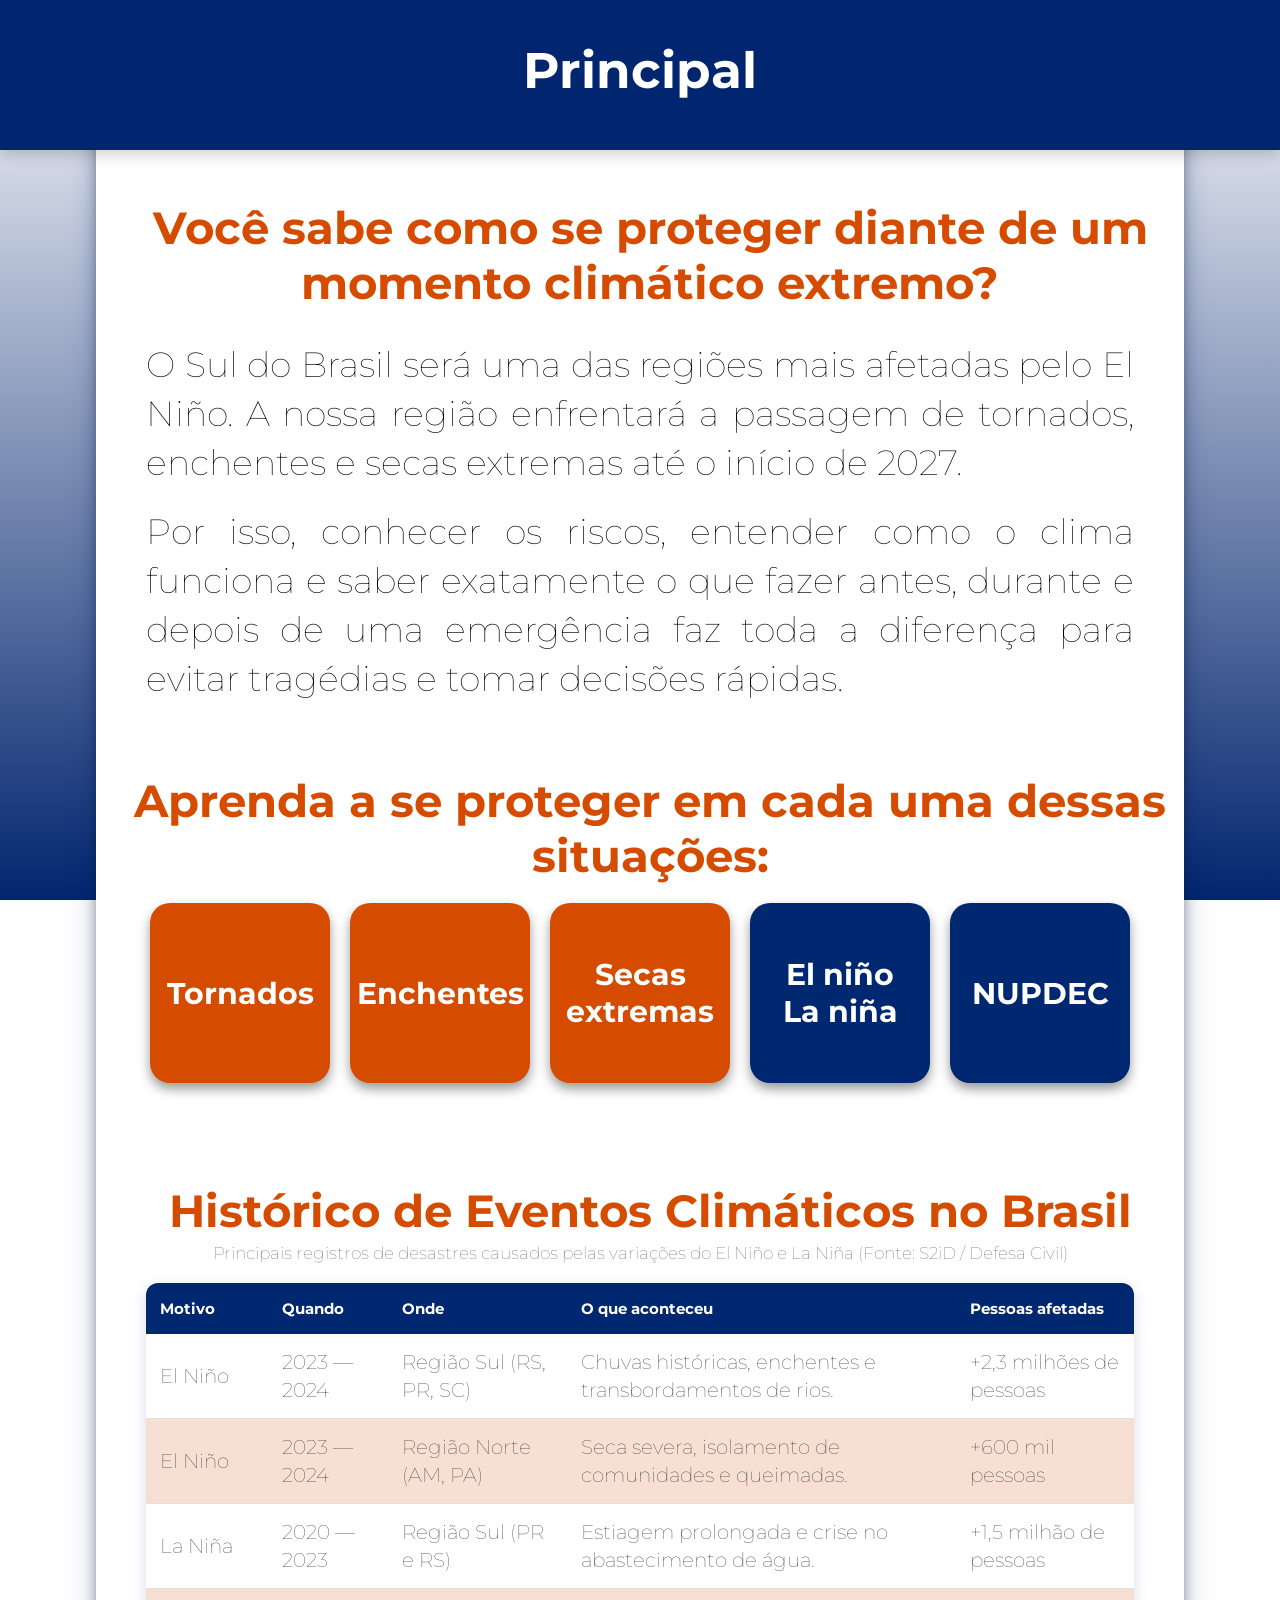
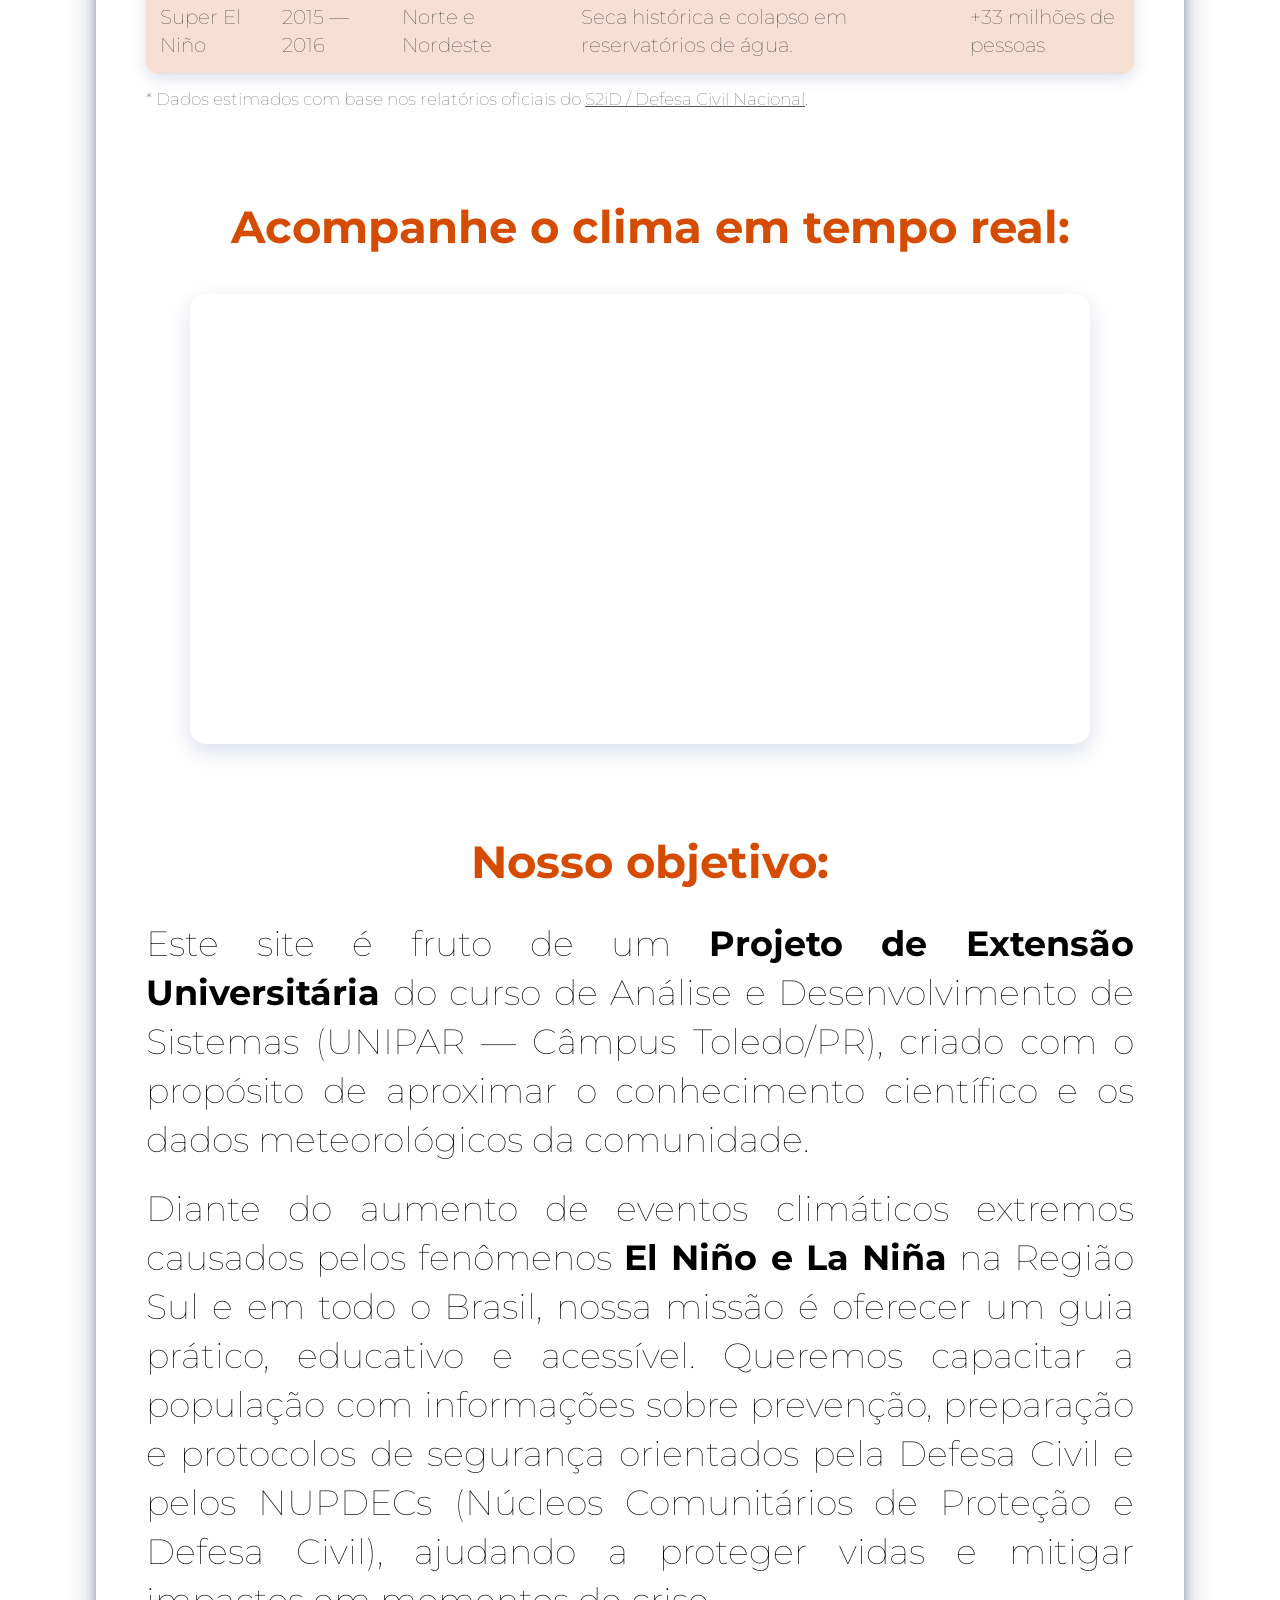
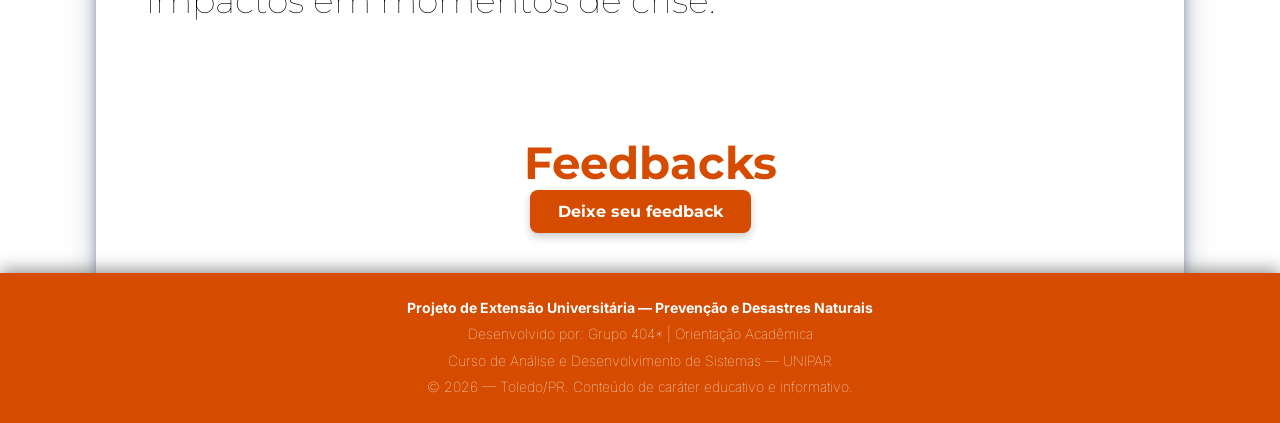
==== index.html @ e0fdf55a "Versão inicial do site Versão inicial do site" ====
<!DOCTYPE html>
<html lang="pt-br">

<head>
    <meta charset="UTF-8">
    <meta name="viewport" content="width=device-width, initial-scale=1.0">
    <title>Principal</title>
    <link rel="stylesheet" href="estilo.css">
    <link rel="icon" type="image/x-icon" href="imagens/nuvem.png">
</head>

<body>

    <header>
        <h1><a href="/index.html" class="nome">Principal</a></h1>
    </header>

    <main>
        <h1>Você sabe como se proteger diante de um momento climático extremo?</h1>

        <div class="bloco-texto">
            <p>
                O Sul do Brasil será uma das regiões mais afetadas pelo El Niño.
                A nossa região enfrentará a passagem de tornados, enchentes e secas
                extremas até o início de 2027.</p>

            <p>Por isso, conhecer os riscos, entender como o clima funciona e
                saber exatamente o que fazer antes, durante e depois de uma emergência
                faz toda a diferença para evitar tragédias e tomar decisões rápidas.</p>
        </div>

        <h2>Aprenda a se proteger em cada uma dessas situações:</h2>

        <div class="botoes-em-geral">
            <a href="tornado/index.html" class="botao cinza">Tornados</a>
            <a href="enchentes/index.html" class="botao cinza">Enchentes</a>
            <a href="secas/index.html" class="botao cinza">Secas<br>extremas</a>
            <a href="elnino/index.html" class="botao azul">El niño<br>La niña</a>
            <a href="nupdec/index.html" class="botao azul">NUPDEC</a>
        </div>


        <section class="secao-historico">
            <h2>Histórico de Eventos Climáticos no Brasil</h2>
            <p class="subtitulo-secao">Principais registros de desastres causados pelas variações do El Niño e La Niña
                (Fonte: S2iD / Defesa Civil)</p>

            <div class="tabela-responsive">
                <table>
                    <thead>
                        <tr>
                            <th>Motivo</th>
                            <th>Quando</th>
                            <th>Onde</th>
                            <th>O que aconteceu</th>
                            <th>Pessoas afetadas</th>
                        </tr>
                    </thead>
                    <tbody>
                        <tr>
                            <td><span class="tag-elnino">El Niño</span></td>
                            <td>2023 — 2024</td>
                            <td>Região Sul (RS, PR, SC)</td>
                            <td>Chuvas históricas, enchentes e transbordamentos de rios.</td>
                            <td>+2,3 milhões de pessoas</td>
                        </tr>
                        <tr>
                            <td><span class="tag-elnino">El Niño</span></td>
                            <td>2023 — 2024</td>
                            <td>Região Norte (AM, PA)</td>
                            <td>Seca severa, isolamento de comunidades e queimadas.</td>
                            <td>+600 mil pessoas</td>
                        </tr>
                        <tr>
                            <td><span class="tag-lanina">La Niña</span></td>
                            <td>2020 — 2023</td>
                            <td>Região Sul (PR e RS)</td>
                            <td>Estiagem prolongada e crise no abastecimento de água.</td>
                            <td>+1,5 milhão de pessoas</td>
                        </tr>
                        <tr>
                            <td><span class="tag-elnino">Super El Niño</span></td>
                            <td>2015 — 2016</td>
                            <td>Norte e Nordeste</td>
                            <td>Seca histórica e colapso em reservatórios de água.</td>
                            <td>+33 milhões de pessoas</td>
                        </tr>
                    </tbody>
                </table>
            </div>
            <p class="nota-rodape-tabela">
                * Dados estimados com base nos relatórios oficiais do
                <a href="https://s2id.mi.gov.br/" target="_blank" rel="noopener noreferrer">S2iD / Defesa Civil
                    Nacional</a>.
            </p>
        </section>

        <h2>Acompanhe o clima em tempo real:</h2>
        <section class="secao-windy">
            <div class="mapa-container">
                <iframe
                    src="https://embed.windy.com/embed.html?type=map&location=coordinates&metricRain=mm&metricTemp=%C2%B0C&metricWind=km%2Fh&zoom=5&overlay=radar&product=radar&level=surface&lat=-24.72&lon=-53.74"
                    title="Mapa de Clima em Tempo Real - Windy" frameborder="0">
                </iframe>
            </div>
        </section>


        <section class="secao-objetivo">
            <h2>Nosso objetivo:</h2>
            <div class="bloco-texto">
                <p>
                    Este site é fruto de um <strong>Projeto de Extensão Universitária</strong> do curso de Análise e
                    Desenvolvimento de Sistemas (UNIPAR — Câmpus Toledo/PR), criado com o propósito de aproximar o
                    conhecimento científico e os dados meteorológicos da comunidade.
                </p>
                <p>
                    Diante do aumento de eventos climáticos extremos causados pelos fenômenos <strong>El Niño e La
                        Niña</strong> na Região Sul e em todo o Brasil, nossa missão é oferecer um guia prático,
                    educativo e acessível. Queremos capacitar a população com informações sobre prevenção, preparação e
                    protocolos de segurança orientados pela Defesa Civil e pelos NUPDECs (Núcleos Comunitários de
                    Proteção e Defesa Civil), ajudando a proteger vidas e mitigar impactos em momentos de crise.
                </p>
            </div>
        </section>

        <section class="secao-feedbacks">
            <h2>Feedbacks</h2>
            <button type="button" class="btn-enviar" onclick="abrirFormulario()">Deixe seu feedback</button>
        </section>

        <!-- Formspree e Estrutura Multi-passos -->
        <form id="meuFormulario" action="https://formspree.io/f/mrpgknnd" method="POST">

            <div id="passo-1" class="modal-background">
                <div class="modal-conteudo">
                    <span class="botao-fechar" onclick="fecharFormulario()">&times;</span>

                    <h2>Deixe sua opinião</h2>

                    <p class="modal-pergunta">As informações do site foram úteis para você?</p>

                    <div class="opcoes">

                        <label class="selecao-bola">
                            <input class="bola" type="radio" name="Conteudo_Foi_Util" value="Sim" required>Sim
                        </label>

                        <label class="selecao-bola">
                            <input class="bola" type="radio" name="Conteudo_Foi_Util" value="Não" required>Não
                        </label>

                    </div>

                    <div class="campo-grupo">
                        <label class="modal-pergunta">Qual é a sua principal sugestão para melhorar o nosso site?</label>

                        <input type="text" name="sugestao" class="input-linha" placeholder="Escreva o que está pensando...">
                    </div>

                    <button type="submit" class="btn-continuar" onclick="enviarFinal()">Continuar</button>
                </div>
            </div>
        </form>
    </main>

    <footer>
        <div class="rodape-conteudo">
            <p><strong>Projeto de Extensão Universitária — Prevenção e Desastres Naturais</strong></p>
            <p>Desenvolvido por: Grupo 404* | Orientação Acadêmica</p>
            <p>Curso de Análise e Desenvolvimento de Sistemas — UNIPAR</p>
            <p>&copy; 2026 — Toledo/PR. Conteúdo de caráter educativo e informativo.</p>
        </div>
    </footer>
    <script src="script.js"></script>
</body>

</html>
---- estilo.css ----
@import url('https://fonts.googleapis.com/css2?family=Inter:wght@400;500;600&family=Montserrat:wght@600;700;800&display=swap');

* {
    margin: 0;
    padding: 0;
    box-sizing: border-box;
}

body {
    font-family: 'Inter', sans-serif;
    font-weight: 100;
    font-style: normal;
    color: #FFFFFF;
    display: flex;
    height: 100%;
    flex-direction: column;
    min-height: 100vh;
    background: linear-gradient(to bottom, #ffffff 0%, #02256F 100%);
    background-attachment: fixed;
}

header {
    background-color: #02256F;
    height: 150px;
    width: 100%;
    position: fixed;
    text-align: center;
    z-index: 10;
    box-shadow: 0 4px 15px rgba(0, 0, 0, 0.2);
    z-index: 10;
}

header h1 {
    font-family: 'Montserrat', sans-serif;
    font-size: 50px;
    height: 70px;
    text-align: center;
    color: white;
    margin-top: 40px;
}

header a {
    text-decoration: none;
    color: #FFFFFF;
}

main {
    padding-top: 150px;
    flex: 1;
    background-color: #ffffff;
    width: 85%;
    max-width: 2100px;
    margin: 0 auto;
    box-shadow: 0 0 20px rgba(0, 0, 0, 0.05);
    display: flex;
    flex-direction: column;
    box-shadow:
        0 10px 30px -5px rgba(2, 37, 111, 0.4),
        0 4px 12px -2px rgba(0, 0, 0, 0.4);
}

main h1,
main h2 {
    font-family: 'Montserrat', sans-serif;
    font-size: 45px;
    margin-top: 50px;
    margin-left: 20px;
    color: #D54C00;
    text-align: center;
}
/* textos-----------------------------------*/
.bloco-texto {
    color: black;
    text-align: justify;
    font-size: 35px;
    line-height: 1.4;
    margin-left: 50px;
    margin-right: 50px;
    margin-top: 30px;
}

.bloco-texto p {
    font-family: 'Montserrat', sans-serif;
    margin-bottom: 20px;
}

.bloco-texto ul,
.bloco-texto ol {
    font-family: 'Montserrat', sans-serif;
    padding-left: 40px;
    margin-bottom: 20px;
}

.bloco-texto li {
    margin-bottom: 10px;
}

/* Botões ---------------------------------------------------------------*/
.botoes-em-geral {
    display: flex;
    flex-direction: row;
    justify-content: center;
    align-items: center;
    font-family: sans-serif;
    gap: 20px;
    margin-top: 20px;
    margin-bottom: 10px;
    flex-wrap: wrap;
}

.botoes-paginas-internas {
    display: flex;
    flex-direction: row;
    align-items: center;
    font-family: sans-serif;
    gap: 20px;
    margin-bottom: 40px;
    justify-content: center;
    margin: 0 auto 40px auto;
    width: 100%;
}

.botao {
    font-family: 'Montserrat', sans-serif;
    width: 180px;
    height: 180px;
    border: none;
    border-radius: 20px;
    font-size: 30px;
    font-weight: bold;
    cursor: pointer;
    box-shadow: 0 6px 12px rgba(0, 0, 0, 0.4);
    transition: transform 0.2s ease-in-out;
    display: flex;
    align-items: center;
    justify-content: center;
    text-align: center;
    text-decoration: none;
    transition: all 0.3s cubic-bezier(0.25, 0.8, 0.25, 1);
}

.botao.cinza {
    background-color: #D54C00;
    color: white;
}

.botao.azul {
    background-color: #002870;
    color: #ffffff;
}

.botao:hover,
.btn-enviar:hover {
    transform: translateY(-4px);
    box-shadow:
        0 12px 20px -5px rgba(2, 37, 111, 0.25),
        0 6px 8px -4px rgba(0, 0, 0, 0.1);
}

/* Seção de Fontes e Referências -------------------------------------*/
.secao-fontes {
    color: #D54C00;
    padding: 20px 35px;
    font-size: 20px;
}

.secao-fontes ul {
    list-style-type: none;
    padding-left: 0;
}

.secao-fontes li {
    margin-bottom: 10px;
    color: #000;
}

.secao-fontes a {
    color: #02256F;
    text-decoration: underline;
}

.secao-fontes h3 {
    font-size: 25px;
    padding-bottom: 10px;
}

/*---------------------------------------------------------*/
.secao-video {
    margin: 40px 0;
    text-align: center;
}

.video-container {
    position: relative;
    width: 100%;
    max-width: 800px;
    margin: 25px auto;
    aspect-ratio: 16 / 9;
    border-radius: 12px;
    overflow: hidden;
    box-shadow: 0 10px 25px rgba(2, 37, 111, 0.2);
}

/* O iframe preenche todo o container */
.video-container iframe {
    width: 100%;
    height: 100%;
    border: none;
}

/* Imagens ----------------------------------------------*/

.imagem-conteudo {
   text-align: center;
    margin: 30px auto;
    width: 100%;
}

.imagem-conteudo img {
    max-width: 100%;
    height: auto;
    border-radius: 12px;
    box-shadow: 0 4px 12px rgba(0, 0, 0, 0.15);
    display: block;
    margin: 0 auto;
}

.imagem-conteudo figcaption {
    font-size: 16px;
    color: #555;
    margin-top: 10px;
    font-family: sans-serif;
}

/* Site Windy - Clima em tempo real ----------------------------------------------------------*/

.secao-windy {
    margin: 40px 0;
    text-align: center;
}

/* Container responsivo do mapa */
.mapa-container {
    width: 100%;
    max-width: 900px;
    height: 450px;
    margin: 0 auto;
    border-radius: 16px;
    overflow: hidden;
    box-shadow: 0 8px 20px rgba(2, 37, 111, 0.15);
}

.mapa-container iframe {
    width: 100%;
    height: 100%;
    border: none;
}

/*Tabela-------------------------------------------------------------------------*/
.secao-historico {
    margin: 40px 50px;
    color: #02256F;
    font-family: 'Montserrat', sans-serif;
}

.secao-historico h2 {
    margin-bottom: 5px; 
}

.subtitulo-secao {
    font-size: 17px;
    font-family: 'Montserrat', sans-serif;
    padding-bottom: 15px;
    color: #555555;
    text-align: center;
    margin-bottom: 5px; 
}

.tabela-responsive {
    width: 100%;
    overflow-x: auto;
    -webkit-overflow-scrolling: touch;
    border-radius: 12px;
    box-shadow: 0 4px 15px rgba(2, 37, 111, 0.15);
    margin-bottom: 15px;
    background-color: #ffffff;
}

table {
    width: 100%;
    border-collapse: collapse;
    text-align: left;
    font-size: 20px;
    padding-bottom: 15px;
}

th {
    background-color: #002870; /* Azul principal do seu site */
    color: #ffffff;
    padding: 16px 14px;
    font-family: 'Montserrat', sans-serif;
    font-size: 15px;
    font-weight: 700;
    text-align: left;
}

td {
    padding: 14px;
    border-bottom: 1px solid #e0e0e0;
    color: #333333;
    line-height: 1.4;
}

tbody tr:nth-child(even) {
    background-color: #F7E0D3;
}

.nota-rodape-tabela a {
    text-decoration: underline;
    color: #555555;
}

.nota-rodape-tabela {
    color: #555555;
    font-size: 17px;
}

.nota-rodape-tabela a:hover {
    color: #D54C00;
}
/*Parte feedback-----------------------------------------------------------------*/
/* O fundo escuro que cobre o site todo */
.modal-background {
    display: none; /* ESSENCIAL: Começa escondido */
    position: fixed;
    z-index: 9999; /* Fica na frente de tudo */
    left: 0;
    top: 0;
    width: 100%;
    height: 100%;
    background-color: rgba(0,0,0,0.7); /* Fundo preto semi-transparente */
    align-items: center;
    justify-content: center;
}

/* A caixa branca do formulário baseada no seu desenho */
.modal-conteudo {
    background-color: white;
    padding: 30px;
    border-radius: 12px;
    /* Ajuste esses valores para aumentar o tamanho */
    width: 90%; 
    max-width: 500px; /* Largura maior para caber os textos lado a lado */
    min-height: 500px; /* Altura mínima */
    color: #333333;
    position: relative;
    display: flex;
    flex-direction: column;
    box-shadow: 0 10px 25px rgba(0, 0, 0, 0.25);
    font-family:'Montserrat', sans-serif;
    box-sizing: border-box;
  
}

.modal-conteudo h2 {
    font-size: 35px;
    color: #D54C00;
    margin: 0 0 15px 0;
    text-align: center;
}

.modal-conteudo h3 {
    font-size: 22px;
    font-weight: 600;
    color: #002870;
    margin-bottom: 12px;
}
.modal-pergunta {
    font-size: 20px;
    font-weight: 600;
    color: #002870;
    margin-bottom: 12px;
    line-height: 1.3;
    display: block;
}


.secao-feedbacks {
    text-align: center;
    margin: 40px 0;
}

.btn-enviar {
    font-family: 'Montserrat', sans-serif;
    font-size: 16px;
    font-weight: 700;
    color: #ffffff;
    background-color: #D54C00;
    border: none;
    padding: 12px 28px;
    border-radius: 8px;
    cursor: pointer;
    box-shadow: 0 4px 8px rgba(0, 0, 0, 0.2);
    transition: background-color 0.3s, transform 0.2s;
}

.botao-fechar{
    position: absolute; /* Retira o elemento do fluxo normal e permite posicionar com top/right */
    right: 20px;       /* Distância de 20 pixels da borda direita */
    top: 15px;         /* Distância de 15 pixels da borda superior */
    font-size: 40px;   /* Tamanho do X */
    cursor: pointer;   /* Faz aparecer a "mãozinha" ao passar o rato */
    color: #888888;
    transition: color 0.2s;
}

.botao-fechar:hover{
    color: red;
}

.btn-continuar{
    align-self: flex-end;
    font-family: 'Montserrat', sans-serif;
    font-size: 15px;
    font-weight: 700;
    position:absolute;
    color: #ffffff;
    background-color: #002870;
    border: none;
    padding: 10px 24px;
    border-radius: 6px;
    right: 20px;
    bottom: 15px;  
    cursor: pointer;   
    transition: background-color 0.3s;
}
.btn-continuar:hover {
    background-color: #D54C00;
}

.selecao-bola {
    font-size: 20px; /* Ajuste este valor para o tamanho que desejar */
    font-weight: 500;
    font-family: 'Inter', sans-serif;/* Mantém o estilo do seu site */
    cursor: pointer;
    display: flex;
    align-items: center; /* Alinha a bolinha perfeitamente com o meio do texto */
    color: #333333;
    padding: 8px 12px; /* Área de toque expandida */
    border-radius: 8px;
    user-select: none;
}

.opcoes{
   display: flex;
    width: 100%;
    justify-content: space-around; /* Garante que a folga à esquerda e à direita seja idêntica */
    align-items: center;
    margin-bottom: 50px;
    padding: 0 15px;
    box-sizing: border-box;
}

.bola{
    width: 22px;
    height: 22px;
    margin-right: 10px;
    cursor: pointer;
    accent-color: #002870;
}

.campo-grupo {
    display: flex;
    flex-direction: column;
    align-items: flex-start;
    width: 100%;
    margin-bottom: 25px;
}

.campo-grupo .modal-pergunta {
    justify-content: center; /* Alinha o texto no centro */
    width: 100%;
}

.input-linha {
    width: 92%; /* Ocupa a largura total acompanhando o texto */
    background-color: #ffffff;
    border: 2px solid #002870; /* Borda azul em volta de todo o retângulo */
    border-radius: 8px; /* Cantos arredondados */
    padding: 14px 16px; /* Altura confortável para digitar no celular */
    outline: none;
    font-family: 'Inter', sans-serif;
    font-size: 16px; /* Evita zoom automático em celulares Android/iOS */
    color: #333333;
    margin-top: 10px;
    text-align: left; /* Texto alinhado à esquerda */
    box-sizing: border-box;
    box-shadow: inset 0 1px 3px rgba(0, 0, 0, 0.05);
    transition: border-color 0.2s, box-shadow 0.2s;
}

.input-linha:focus {
    border-color: #D54C00; /* Borda fica laranja ao clicar para digitar */
    box-shadow: 0 0 0 3px rgba(213, 76, 0, 0.15);
}

.input-linha:hover{
    background-color: #d9d9d9;
}
/* Bloqueia a rolagem da página do fundo quando formulário estiver aberto*/
body.modal-aberto {
    overflow: hidden;
}

/*Agenda el nino----------------------------------------------------*/

.secao-timeline {
    padding: 10px 80px 10px;
    margin: 40px 0;
}

.timeline {
    position: relative;
    padding-left: 30px;
    margin-top: 5px;
    border-left: 3px solid #e0e0e0;
}

.timeline-item {
    position: relative;
    margin-bottom: 30px;
}

.timeline-item:last-child {
    margin-bottom: 0;
}

.timeline-marker {
    position: absolute;
    left: -39px;
    top: 3px;
    margin-top: 50px;
    width: 15px;
    height: 15px;
    border-radius: 50%;
    background-color: #999;
    border: 3px solid #fff;
}

/* Marcadores com cores de acordo com a urgência */
.timeline-marker.concluido {
    background-color: #6c757d;
    box-shadow: 0 0 0 2px #6c757d;
}

.timeline-marker.atual {
    background-color: #0275d8;
    box-shadow: 0 0 0 3px rgba(2, 117, 216, 0.3);
}

.timeline-marker.alerta {
    background-color: #d9534f; /* Destaque em vermelho para o pico máximo */
    box-shadow: 0 0 0 3px rgba(217, 83, 79, 0.4);
}

.timeline-marker.futuro {
    background-color: #f0ad4e;
    box-shadow: 0 0 0 2px #f0ad4e;
}

.timeline-content {
    background: #e7e7e7;
    padding: 15px 20px;
    overflow-wrap: break-word;
    border-radius: 8px;
    box-shadow: 0 6px 6px rgba(0, 0, 0, 0.2);
}

.timeline-data {
    font-family: 'Montserrat', sans-serif;
    display: inline-block;
    font-size: 0.85rem;
    font-weight: bold;
    color: #0056b3;
    text-transform: uppercase;
    margin-bottom: 5px;
}

.timeline-content h3 {
    font-family: 'Montserrat', sans-serif;
    margin: 0 0 8px 0;
    font-size: 1.1rem;
    color: #222;
}

.timeline-content p {
    font-family: 'Montserrat', sans-serif;
    margin: 0;
    font-size: 0.95rem;
    color: #555;
    line-height: 1.4;
}

.fonte-timeline {
    font-size: 16px;
    color: #555;
    margin-top: 10px;
    font-family: sans-serif;
    text-align: center;
    margin: 30px auto;
    width: 100%;
}
/*Seção notícias automáticas--------------------------------------------------*/

.secao-carrossel-noticias {
    padding: 0 40px; /* Dá espaço nas laterais para as setas não colarem na borda */
    margin-bottom: 40px;
}

.meuCarrossel .swiper-wrapper {
    display: flex;
    align-items: stretch; /* Estica todos os slides para a altura do maior */
}

.meuCarrossel .swiper-slide {
    height: auto; /* Permite que o slide acompanhe o container pai */
    display: flex;
}

/* Card Geral */
.card-noticia {
    background: #ffffff;
    border-radius: 12px;
    overflow: hidden;
    box-shadow: 0 4px 12px rgba(0, 0, 0, 0.08);
    display: flex;
    flex-direction: column;
    height: 100%;
    border: 1px solid #eaeaea;
    transition: transform 0.3s ease, box-shadow 0.3s ease;
}

.card-noticia:hover {
    transform: translateY(-6px); /* Eleva o card levemente */
    box-shadow: 0 12px 24px rgba(0, 0, 0, 0.15); /* Sombra mais acentuada */
}

/* Área e ajuste da Imagem */
.card-imagem {
    width: 100%;
    height: 180px; /* Altura fixa para não achatar nem sumir */
    overflow: hidden;
    flex-shrink: 0;
    background-color: #e0e0e0;
}

.card-imagem img {
    width: 100%;
    height: 100%;
    object-fit: cover; /* Ajusta a foto proporcionalmente ao card */
    display: block;
}

/* Conteúdo de Texto */
.card-corpo {
    padding: 16px;
    display: flex;
    flex-direction: column;
    gap: 8px;
    justify-content: space-between;
    flex-grow: 1;
}

.swiper-button-next,
.swiper-button-prev {
    color: #02256F; /* Substitua pelo código Hex da cor principal do seu site */
    font-weight: bold;
}

/* Efeito ao passar o mouse nas setas */
.swiper-button-next:hover,
.swiper-button-prev:hover {
    color: #D54C00; /* Tom levemente mais escuro para o hover */
}

.categoria-tag {
    font-size: 0.75rem;
    font-weight: bold;
    color: #d9534f;
    text-transform: uppercase;
}

.card-corpo h3 {
    font-size: 0.95rem;
    line-height: 1.4;
    margin: 0;
}

.card-corpo h3 a {
    color: #222222;
    text-decoration: none;
}

.card-corpo h3 a:hover {
    color: #0056b3;
}

.fonte-noticia {
    font-size: 0.8rem;
    color: #666666;
    margin-top: auto; /* Empurra a data para o rodapé do card */
}
/*Especial 3 Furacões--------------------------------------------------*/
.card-destaque-especial h2 a.link-destaque-especial {
    color: #02256f; /* Cor azul inicial */
    text-decoration: none;/* Remove o sublinhado padrão */
    transition: color 0.2s ease; /* Deixa a troca de cor suave */
}

/* Estado quando passa o cursor (Hover) */
.card-destaque-especial h2 a.link-destaque-especial:hover {
    color: #ff6600; /* Muda para a cor laranja */
    text-decoration: underline; /* Opcional: adiciona sublinhado no hover */
}

.bloco-gif {
    text-align: center;
    margin: 20px 0;
}

.gif-satelite {
    max-width: 100%; /* Ajusta o tamanho da imagem para caber na tela */
    height: auto;
    border-radius: 8px; /* Arredonda as bordas do GIF */
    box-shadow: 0 4px 12px rgba(0, 0, 0, 0.15); /* Adiciona uma sombra leve */
}

.legenda-imagem {
    font-size: 0.9rem;
    color: #555555;
    margin-top: 8px;
    font-style: italic;
}
/* Rodapé -------------------------------------------------------------------------*/
footer {
    background-color: #D54C00;
    color: white;
    padding: 20px 15px;
    min-height: 120px;
    display: flex;
    align-items: center;
    justify-content: center;
    width: 100%;
    position: relative;
    z-index: 2;
    box-sizing: border-box;
    text-align: center;
    box-shadow: 0 -4px 15px rgba(0, 0, 0, 0.4);
}

.rodape-conteudo p {
    font-size: 14px;
    line-height: 1.6;
    margin: 4px 0;
    font-family: 'Inter', sans-serif;
}

/* Responsividade para celulares/para tela de celulares ------------------------------*/
@media (max-width: 768px) {
    header {
        height: 90px;
    }

    header h1 {
        font-size: 28px;
        margin-top: 25px;
    }

    main {
        width: 92%;
        padding-top: 20px;
        overflow-x: hidden;
    }

    main h1,
    main h2 {
        font-size: 24px;
        margin-top: 20px;
        margin-left: 0;
        padding: 5px;
    }

    .bloco-texto {
        font-size: 16px;
        margin-left: 10px;
        margin-right: 10px;
    }

    /* Permite quebrar os botões em 2x2 no celular */
    .botoes-paginas-internas {
        flex-wrap: wrap;
        gap: 12px;
        max-width: 280px;
        margin: 20px auto 30px auto;
    }

    /* Redimensiona os botões mantendo o formato quadrado */
    .botao {
        width: 120px;
        height: 120px;
        font-size: 16px;
        border-radius: 15px;
    }

    .imagem-conteudo {
        margin: 20px 0;
    }

    .imagem-conteudo figcaption {
        font-size: 13px;
        padding: 0 10px;
    }

    table {
        font-size: 11px;
        min-width: 500px; /* Garante uma largura mínima para manter as colunas organizadas */
    }

    th, td {
        padding: 8px 5px;
    }

    footer {
        padding: 15px 10px;
    }

    td:nth-child(2) {
        white-space: nowrap;
    }

    .tag-elnino, .tag-lanina {
        font-size: 9px;
        padding: 2px 4px;
    }

    .rodape-conteudo p {
        font-size: 11px;
        line-height: 1.3;
        margin: 4px 0;
    }

    .mapa-container {
        height: 350px;
    }
}
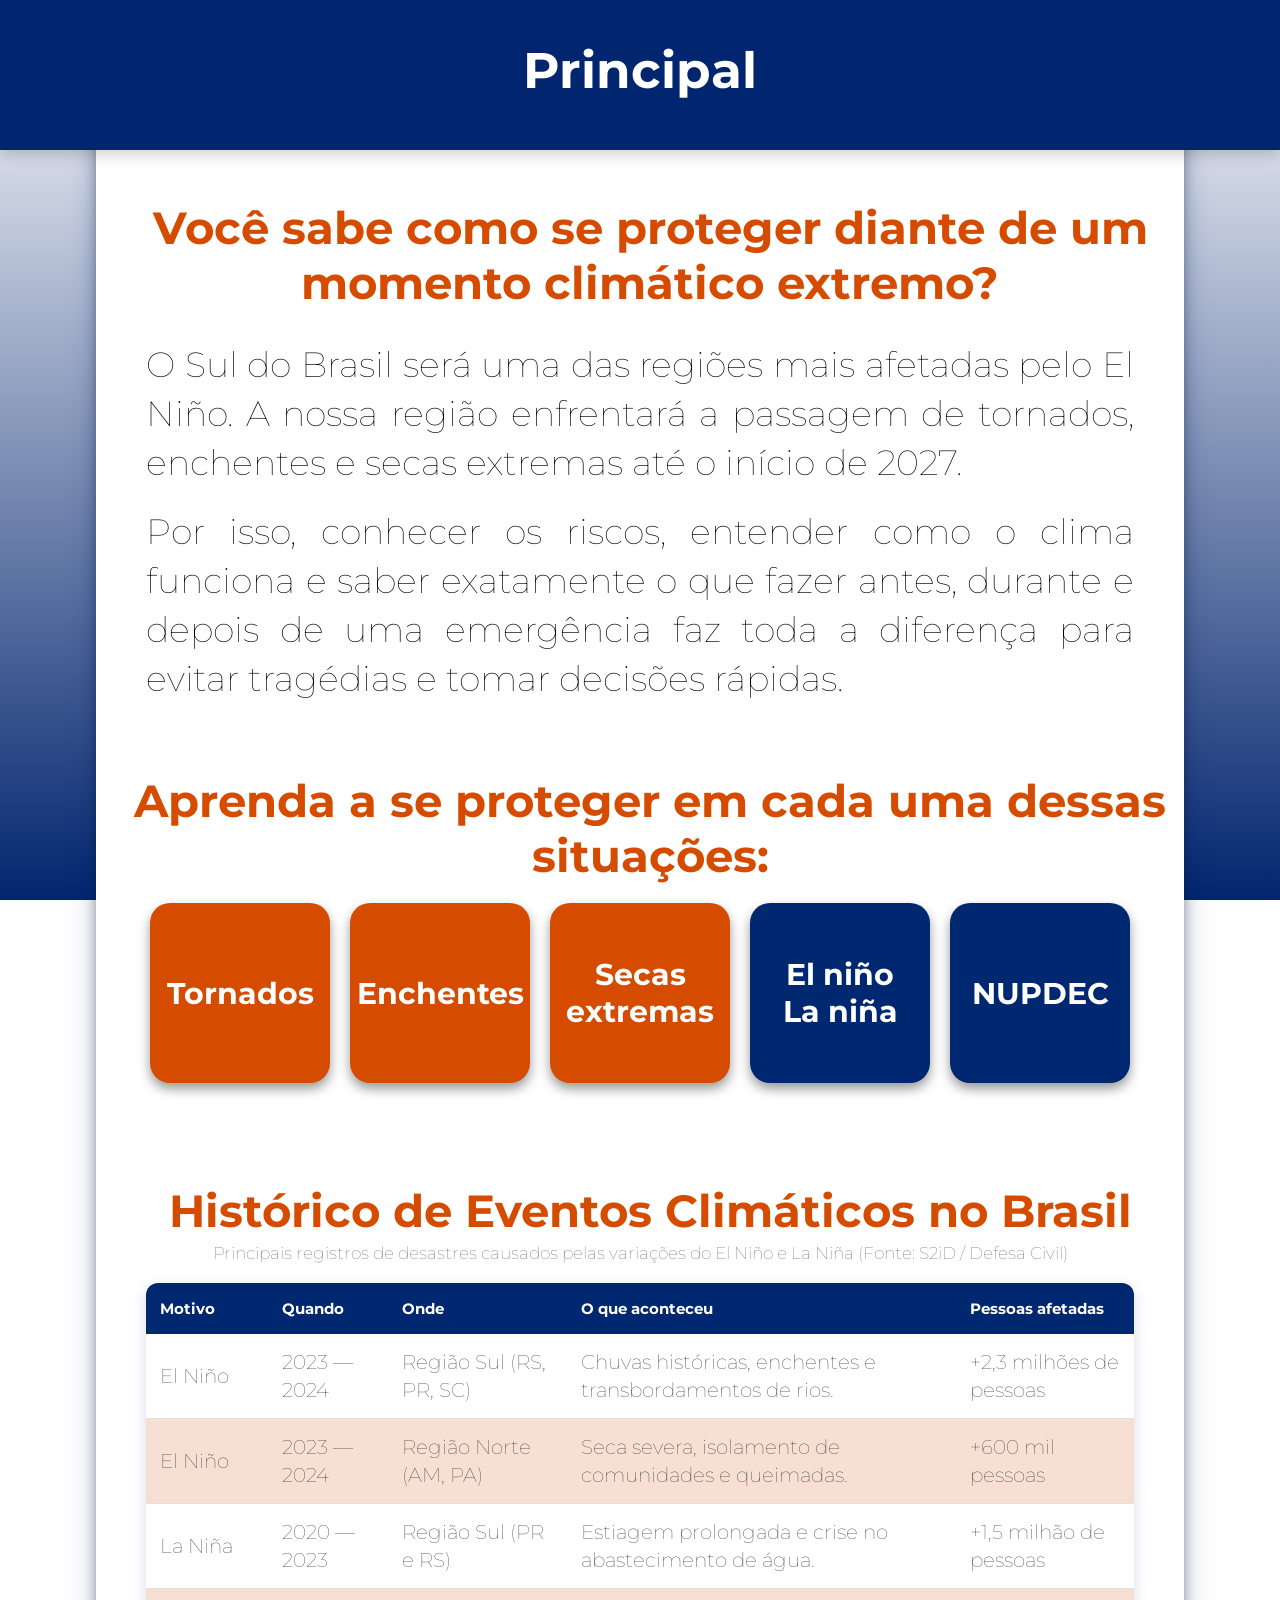
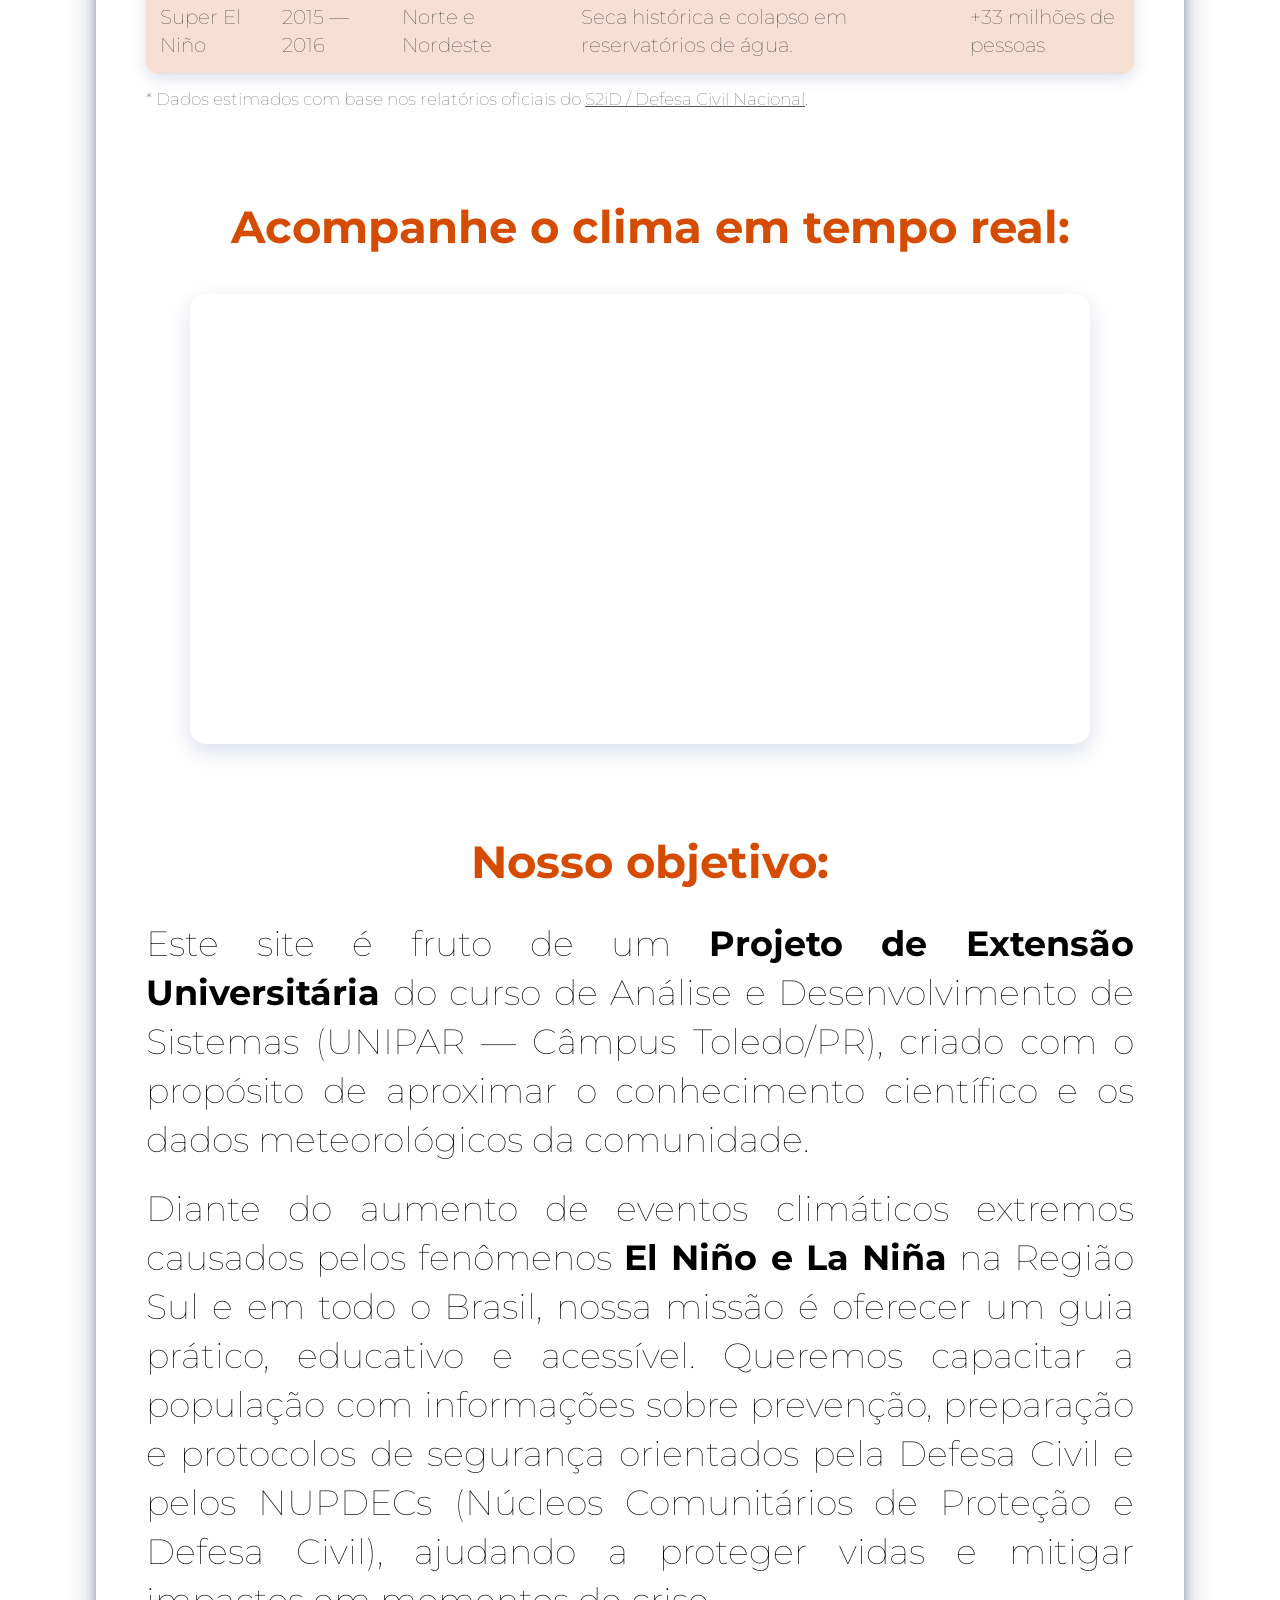
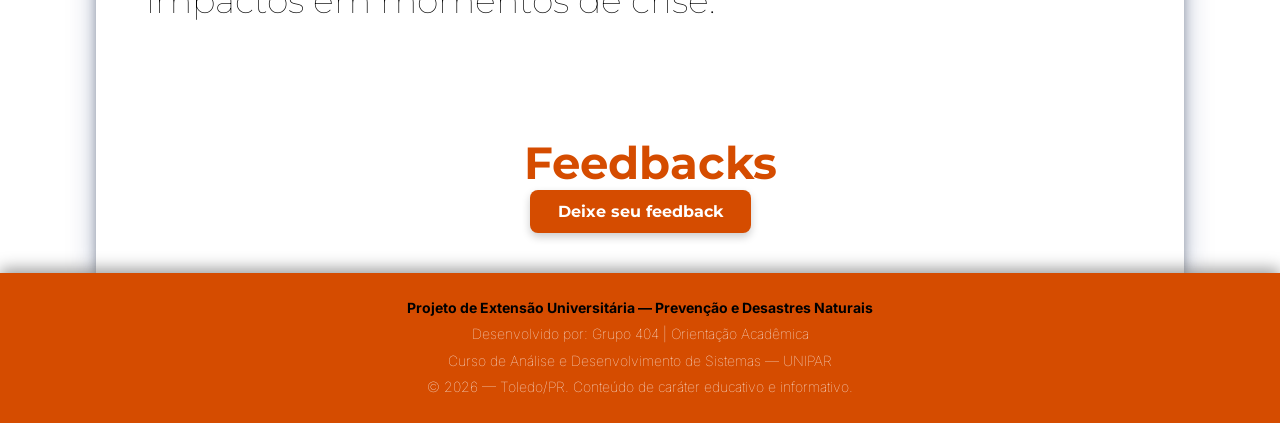
==== commit ccf54b32: "Adição de página especial de avisos-alertas, correção de textos." ====
--- a/index.html
+++ b/index.html
@@ -2,11 +2,21 @@
 <html lang="pt-br">
 
 <head>
+    <!-- Google tag (gtag.js) -->
+    <script async src="https://www.googletagmanager.com/gtag/js?id=G-3SZFY42G6X"></script>
+    <script>
+        window.dataLayer = window.dataLayer || [];
+        function gtag() { dataLayer.push(arguments); }
+        gtag('js', new Date());
+
+        gtag('config', 'G-3SZFY42G6X');
+    </script>
+    
     <meta charset="UTF-8">
     <meta name="viewport" content="width=device-width, initial-scale=1.0">
     <title>Principal</title>
     <link rel="stylesheet" href="estilo.css">
-    <link rel="icon" type="image/x-icon" href="imagens/nuvem.png">
+    <link rel="icon" type="image/x-icon" href="imagens/planeta2.png">
 </head>
 
 <body>
@@ -153,9 +163,11 @@
                     </div>
 
                     <div class="campo-grupo">
-                        <label class="modal-pergunta">Qual é a sua principal sugestão para melhorar o nosso site?</label>
+                        <label class="modal-pergunta">Qual é a sua principal sugestão para melhorar o nosso
+                            site?</label>
 
-                        <input type="text" name="sugestao" class="input-linha" placeholder="Escreva o que está pensando...">
+                        <input type="text" name="sugestao" class="input-linha"
+                            placeholder="Escreva o que está pensando...">
                     </div>
 
                     <button type="submit" class="btn-continuar" onclick="enviarFinal()">Continuar</button>
@@ -167,7 +179,7 @@
     <footer>
         <div class="rodape-conteudo">
             <p><strong>Projeto de Extensão Universitária — Prevenção e Desastres Naturais</strong></p>
-            <p>Desenvolvido por: Grupo 404* | Orientação Acadêmica</p>
+            <p>Desenvolvido por: Grupo 404 | Orientação Acadêmica</p>
             <p>Curso de Análise e Desenvolvimento de Sistemas — UNIPAR</p>
             <p>&copy; 2026 — Toledo/PR. Conteúdo de caráter educativo e informativo.</p>
         </div>
--- a/estilo.css
+++ b/estilo.css
@@ -67,6 +67,11 @@
     margin-left: 20px;
     color: #D54C00;
     text-align: center;
+}
+
+strong, b {
+    font-weight: 700 !important;
+    color: #000; 
 }
 /* textos-----------------------------------*/
 .bloco-texto {
@@ -184,7 +189,7 @@
     padding-bottom: 10px;
 }
 
-/*---------------------------------------------------------*/
+/*Entrevista - vídeo---------------------------------------------------------*/
 .secao-video {
     margin: 40px 0;
     text-align: center;
@@ -201,7 +206,6 @@
     box-shadow: 0 10px 25px rgba(2, 37, 111, 0.2);
 }
 
-/* O iframe preenche todo o container */
 .video-container iframe {
     width: 100%;
     height: 100%;
@@ -239,7 +243,6 @@
     text-align: center;
 }
 
-/* Container responsivo do mapa */
 .mapa-container {
     width: 100%;
     max-width: 900px;
@@ -295,7 +298,7 @@
 }
 
 th {
-    background-color: #002870; /* Azul principal do seu site */
+    background-color: #002870; 
     color: #ffffff;
     padding: 16px 14px;
     font-family: 'Montserrat', sans-serif;
@@ -329,29 +332,28 @@
     color: #D54C00;
 }
 /*Parte feedback-----------------------------------------------------------------*/
-/* O fundo escuro que cobre o site todo */
+
 .modal-background {
-    display: none; /* ESSENCIAL: Começa escondido */
+    display: none; 
     position: fixed;
-    z-index: 9999; /* Fica na frente de tudo */
+    z-index: 9999; 
     left: 0;
     top: 0;
     width: 100%;
     height: 100%;
-    background-color: rgba(0,0,0,0.7); /* Fundo preto semi-transparente */
+    background-color: rgba(0,0,0,0.7); 
     align-items: center;
     justify-content: center;
 }
 
-/* A caixa branca do formulário baseada no seu desenho */
+
 .modal-conteudo {
     background-color: white;
     padding: 30px;
     border-radius: 12px;
-    /* Ajuste esses valores para aumentar o tamanho */
     width: 90%; 
-    max-width: 500px; /* Largura maior para caber os textos lado a lado */
-    min-height: 500px; /* Altura mínima */
+    max-width: 500px; 
+    min-height: 500px; 
     color: #333333;
     position: relative;
     display: flex;
@@ -405,11 +407,11 @@
 }
 
 .botao-fechar{
-    position: absolute; /* Retira o elemento do fluxo normal e permite posicionar com top/right */
-    right: 20px;       /* Distância de 20 pixels da borda direita */
-    top: 15px;         /* Distância de 15 pixels da borda superior */
-    font-size: 40px;   /* Tamanho do X */
-    cursor: pointer;   /* Faz aparecer a "mãozinha" ao passar o rato */
+    position: absolute; 
+    right: 20px;       
+    top: 15px;         
+    font-size: 40px;   
+    cursor: pointer;   
     color: #888888;
     transition: color 0.2s;
 }
@@ -439,14 +441,14 @@
 }
 
 .selecao-bola {
-    font-size: 20px; /* Ajuste este valor para o tamanho que desejar */
+    font-size: 20px; 
     font-weight: 500;
-    font-family: 'Inter', sans-serif;/* Mantém o estilo do seu site */
+    font-family: 'Inter', sans-serif;
     cursor: pointer;
     display: flex;
-    align-items: center; /* Alinha a bolinha perfeitamente com o meio do texto */
+    align-items: center; 
     color: #333333;
-    padding: 8px 12px; /* Área de toque expandida */
+    padding: 8px 12px; 
     border-radius: 8px;
     user-select: none;
 }
@@ -454,7 +456,7 @@
 .opcoes{
    display: flex;
     width: 100%;
-    justify-content: space-around; /* Garante que a folga à esquerda e à direita seja idêntica */
+    justify-content: space-around; 
     align-items: center;
     margin-bottom: 50px;
     padding: 0 15px;
@@ -478,42 +480,41 @@
 }
 
 .campo-grupo .modal-pergunta {
-    justify-content: center; /* Alinha o texto no centro */
+    justify-content: center; 
     width: 100%;
 }
 
 .input-linha {
-    width: 92%; /* Ocupa a largura total acompanhando o texto */
+    width: 92%; 
     background-color: #ffffff;
-    border: 2px solid #002870; /* Borda azul em volta de todo o retângulo */
-    border-radius: 8px; /* Cantos arredondados */
-    padding: 14px 16px; /* Altura confortável para digitar no celular */
+    border: 2px solid #002870; 
+    border-radius: 8px; 
+    padding: 14px 16px; 
     outline: none;
     font-family: 'Inter', sans-serif;
-    font-size: 16px; /* Evita zoom automático em celulares Android/iOS */
+    font-size: 16px; 
     color: #333333;
     margin-top: 10px;
-    text-align: left; /* Texto alinhado à esquerda */
+    text-align: left; 
     box-sizing: border-box;
     box-shadow: inset 0 1px 3px rgba(0, 0, 0, 0.05);
     transition: border-color 0.2s, box-shadow 0.2s;
 }
 
 .input-linha:focus {
-    border-color: #D54C00; /* Borda fica laranja ao clicar para digitar */
+    border-color: #D54C00; 
     box-shadow: 0 0 0 3px rgba(213, 76, 0, 0.15);
 }
 
 .input-linha:hover{
     background-color: #d9d9d9;
 }
-/* Bloqueia a rolagem da página do fundo quando formulário estiver aberto*/
+
 body.modal-aberto {
     overflow: hidden;
 }
 
 /*Agenda el nino----------------------------------------------------*/
-
 .secao-timeline {
     padding: 10px 80px 10px;
     margin: 40px 0;
@@ -547,7 +548,6 @@
     border: 3px solid #fff;
 }
 
-/* Marcadores com cores de acordo com a urgência */
 .timeline-marker.concluido {
     background-color: #6c757d;
     box-shadow: 0 0 0 2px #6c757d;
@@ -559,7 +559,7 @@
 }
 
 .timeline-marker.alerta {
-    background-color: #d9534f; /* Destaque em vermelho para o pico máximo */
+    background-color: #d9534f; 
     box-shadow: 0 0 0 3px rgba(217, 83, 79, 0.4);
 }
 
@@ -613,21 +613,20 @@
 /*Seção notícias automáticas--------------------------------------------------*/
 
 .secao-carrossel-noticias {
-    padding: 0 40px; /* Dá espaço nas laterais para as setas não colarem na borda */
+    padding: 0 40px; 
     margin-bottom: 40px;
 }
 
 .meuCarrossel .swiper-wrapper {
     display: flex;
-    align-items: stretch; /* Estica todos os slides para a altura do maior */
+    align-items: stretch; 
 }
 
 .meuCarrossel .swiper-slide {
-    height: auto; /* Permite que o slide acompanhe o container pai */
-    display: flex;
-}
-
-/* Card Geral */
+    height: auto; 
+    display: flex;
+}
+
 .card-noticia {
     background: #ffffff;
     border-radius: 12px;
@@ -641,14 +640,13 @@
 }
 
 .card-noticia:hover {
-    transform: translateY(-6px); /* Eleva o card levemente */
-    box-shadow: 0 12px 24px rgba(0, 0, 0, 0.15); /* Sombra mais acentuada */
-}
-
-/* Área e ajuste da Imagem */
+    transform: translateY(-6px); 
+    box-shadow: 0 12px 24px rgba(0, 0, 0, 0.15); 
+}
+
 .card-imagem {
     width: 100%;
-    height: 180px; /* Altura fixa para não achatar nem sumir */
+    height: 180px; 
     overflow: hidden;
     flex-shrink: 0;
     background-color: #e0e0e0;
@@ -657,11 +655,10 @@
 .card-imagem img {
     width: 100%;
     height: 100%;
-    object-fit: cover; /* Ajusta a foto proporcionalmente ao card */
+    object-fit: cover; 
     display: block;
 }
 
-/* Conteúdo de Texto */
 .card-corpo {
     padding: 16px;
     display: flex;
@@ -673,14 +670,14 @@
 
 .swiper-button-next,
 .swiper-button-prev {
-    color: #02256F; /* Substitua pelo código Hex da cor principal do seu site */
+    color: #02256F; 
     font-weight: bold;
 }
 
-/* Efeito ao passar o mouse nas setas */
+
 .swiper-button-next:hover,
 .swiper-button-prev:hover {
-    color: #D54C00; /* Tom levemente mais escuro para o hover */
+    color: #D54C00; 
 }
 
 .categoria-tag {
@@ -708,19 +705,17 @@
 .fonte-noticia {
     font-size: 0.8rem;
     color: #666666;
-    margin-top: auto; /* Empurra a data para o rodapé do card */
+    margin-top: auto; 
 }
 /*Especial 3 Furacões--------------------------------------------------*/
 .card-destaque-especial h2 a.link-destaque-especial {
-    color: #02256f; /* Cor azul inicial */
-    text-decoration: none;/* Remove o sublinhado padrão */
-    transition: color 0.2s ease; /* Deixa a troca de cor suave */
-}
-
-/* Estado quando passa o cursor (Hover) */
+    color: #02256f; 
+    transition: color 0.2s ease; 
+}
+
+
 .card-destaque-especial h2 a.link-destaque-especial:hover {
-    color: #ff6600; /* Muda para a cor laranja */
-    text-decoration: underline; /* Opcional: adiciona sublinhado no hover */
+    color: #ff6600; 
 }
 
 .bloco-gif {
@@ -729,10 +724,10 @@
 }
 
 .gif-satelite {
-    max-width: 100%; /* Ajusta o tamanho da imagem para caber na tela */
+    max-width: 100%; 
     height: auto;
-    border-radius: 8px; /* Arredonda as bordas do GIF */
-    box-shadow: 0 4px 12px rgba(0, 0, 0, 0.15); /* Adiciona uma sombra leve */
+    border-radius: 8px;
+    box-shadow: 0 4px 12px rgba(0, 0, 0, 0.15); 
 }
 
 .legenda-imagem {
@@ -741,6 +736,83 @@
     margin-top: 8px;
     font-style: italic;
 }
+/*Imagens Oceano e CO2-----------------------------------------------------------*/
+
+.painel-monitoramento {
+    background-color: #d9d9d9; 
+    border-radius: 16px;
+    padding: 30px;
+    margin: 35px 0;
+    box-shadow: 0 8px 24px rgba(0, 0, 0, 0.2);
+    color: #ffffff;
+}
+
+.painel-monitoramento h2 {
+    color: #02256f; 
+    margin-bottom: 8px;
+    text-align: center;
+}
+
+.subtitulo-painel {
+    color: #d54c00;
+    text-align: center;
+    font-size: 0.95rem;
+    margin-bottom: 25px;
+}
+
+.painel-monitoramento .grid-comparativo {
+    display: grid;
+    grid-template-columns: repeat(2, 1fr);
+    gap: 20px;
+    width: 100%;
+    margin: 0 auto;
+}
+
+.painel-monitoramento .imagem-conteudo {
+    margin: 0;
+    padding: 0;
+    background: transparent;
+    border: none;
+    box-shadow: none;
+    display: flex;
+    flex-direction: column;
+    align-items: center;
+}
+
+.painel-monitoramento .imagem-conteudo img {
+    width: 100%;
+    height: 380px; 
+    aspect-ratio: 4 / 3;
+    object-fit: contain;
+    background-color: #000005;
+    border-radius: 10px;
+}
+
+.painel-monitoramento figcaption {
+    font-size: 1rem;
+    margin-top: 10px;
+    text-align: center;
+    color: #02256F;
+    line-height: 1.4;
+    font-weight: 500;
+    display: block;
+}
+
+.nota-rodape-painel {
+    font-size: 15px;
+    color: #373e49;
+    margin-top: 20px;
+    text-align: center;
+    font-style: italic;
+}
+
+.grid-comparativo figcaption small {
+    display: block;
+    font-size: 0.9rem; 
+    margin-top: 6px;
+    font-weight: 500; 
+}
+
 /* Rodapé -------------------------------------------------------------------------*/
 footer {
     background-color: #D54C00;
@@ -778,7 +850,7 @@
 
     main {
         width: 92%;
-        padding-top: 20px;
+        padding-top: 100px;
         overflow-x: hidden;
     }
 
@@ -796,7 +868,6 @@
         margin-right: 10px;
     }
 
-    /* Permite quebrar os botões em 2x2 no celular */
     .botoes-paginas-internas {
         flex-wrap: wrap;
         gap: 12px;
@@ -804,7 +875,6 @@
         margin: 20px auto 30px auto;
     }
 
-    /* Redimensiona os botões mantendo o formato quadrado */
     .botao {
         width: 120px;
         height: 120px;
@@ -823,7 +893,7 @@
 
     table {
         font-size: 11px;
-        min-width: 500px; /* Garante uma largura mínima para manter as colunas organizadas */
+        min-width: 500px; 
     }
 
     th, td {
@@ -852,4 +922,35 @@
     .mapa-container {
         height: 350px;
     }
+
+    .painel-monitoramento .grid-comparativo {
+        grid-template-columns: 1fr !important;
+        gap: 25px;
+    }
+
+    .painel-monitoramento .imagem-conteudo img {
+        height: 240px !important; 
+        aspect-ratio: 16 / 10 !important; 
+        object-fit: contain;
+    }
+
+    .painel-monitoramento figcaption {
+        font-size: 15px !important;
+        padding: 0 10px;
+    }
+
+    .painel-monitoramento figcaption small {
+        display: block;
+        font-size: 13px !important;
+        margin-top: 6px;
+        font-weight: 600;
+        color: #333333;
+    }
+
+    .modal-conteudo h2:first-child,
+    .modal-conteudo h3:first-child,
+    .modal-conteudo .modal-pergunta:first-child {
+    margin-top: 50px !important; 
+    }
+   
 }
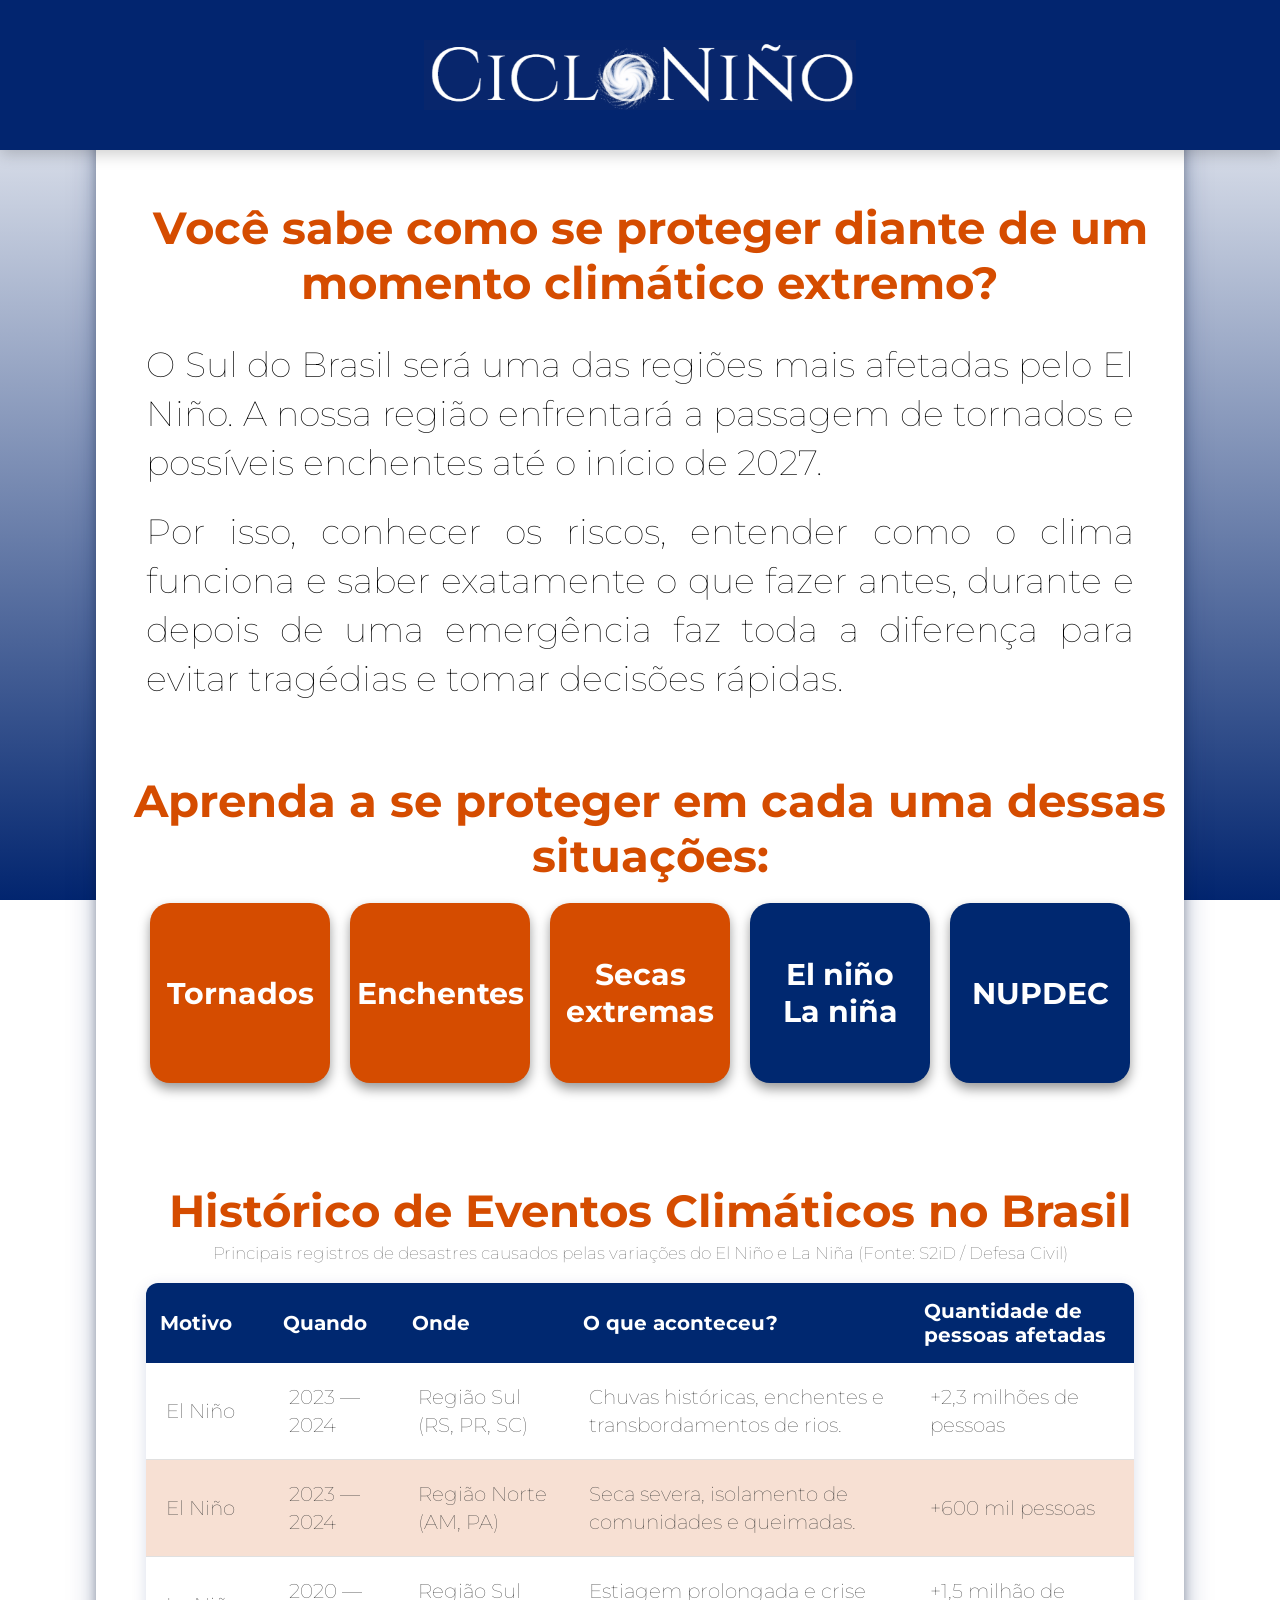
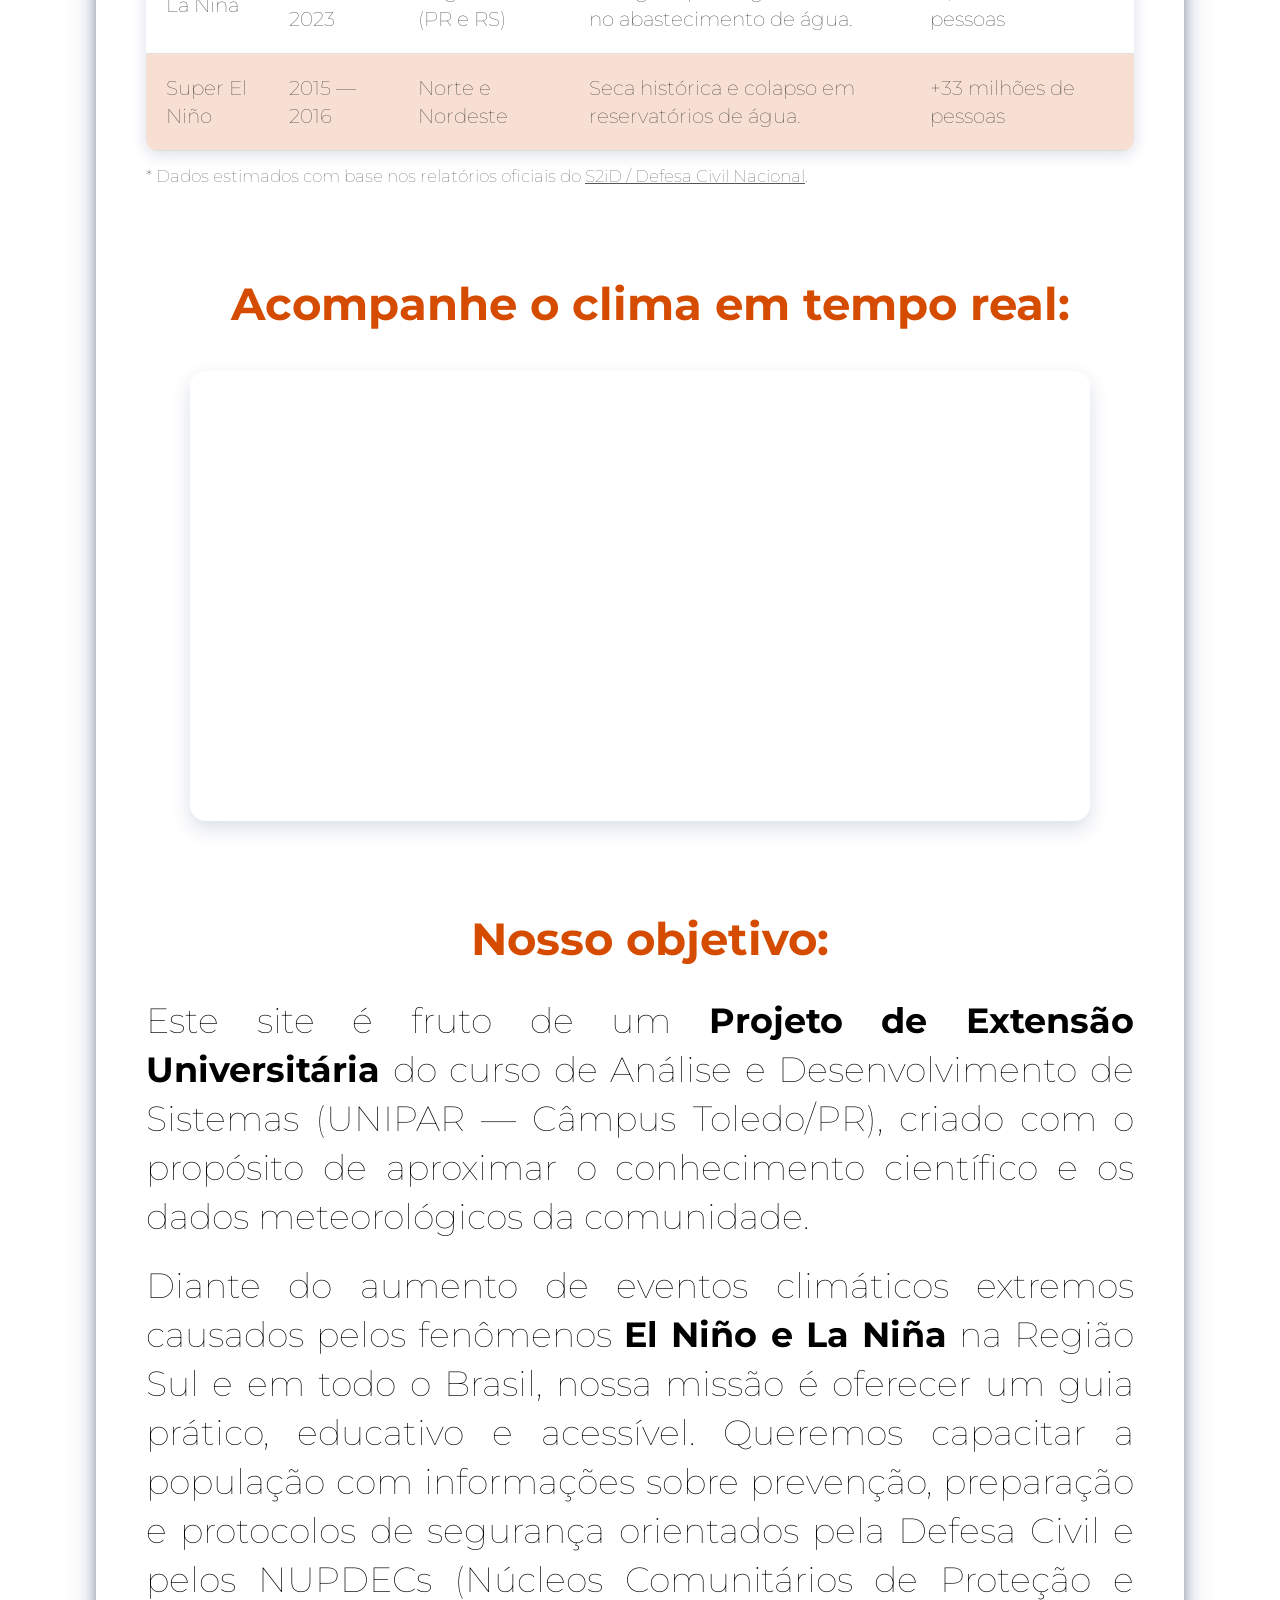
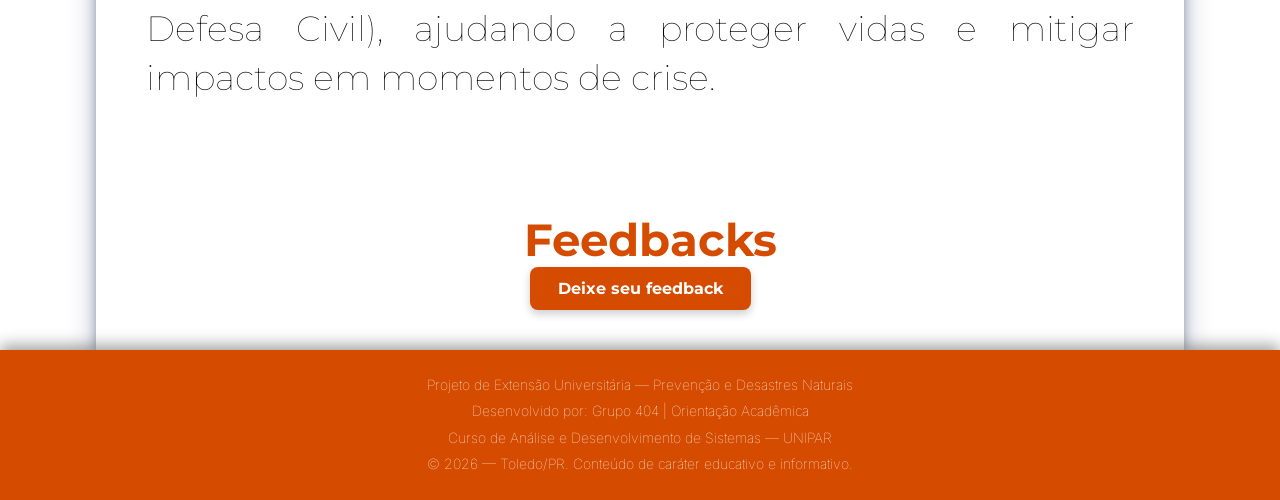
==== commit 5d0d978a: "Adição da logo e nome do site." ====
--- a/index.html
+++ b/index.html
@@ -11,7 +11,7 @@
 
         gtag('config', 'G-3SZFY42G6X');
     </script>
-    
+
     <meta charset="UTF-8">
     <meta name="viewport" content="width=device-width, initial-scale=1.0">
     <title>Principal</title>
@@ -22,7 +22,11 @@
 <body>
 
     <header>
-        <h1><a href="/index.html" class="nome">Principal</a></h1>
+        <h1>
+            <a href="index.html" title="Voltar para página principal">
+                <img src="imagens/logo.png" alt="CicloNiño Logo" class="logo-topo">
+            </a>
+        </h1>
     </header>
 
     <main>
@@ -31,8 +35,8 @@
         <div class="bloco-texto">
             <p>
                 O Sul do Brasil será uma das regiões mais afetadas pelo El Niño.
-                A nossa região enfrentará a passagem de tornados, enchentes e secas
-                extremas até o início de 2027.</p>
+                A nossa região enfrentará a passagem de tornados e possíveis enchentes
+                até o início de 2027.</p>
 
             <p>Por isso, conhecer os riscos, entender como o clima funciona e
                 saber exatamente o que fazer antes, durante e depois de uma emergência
@@ -62,8 +66,8 @@
                             <th>Motivo</th>
                             <th>Quando</th>
                             <th>Onde</th>
-                            <th>O que aconteceu</th>
-                            <th>Pessoas afetadas</th>
+                            <th>O que aconteceu?</th>
+                            <th>Quantidade de pessoas afetadas</th>
                         </tr>
                     </thead>
                     <tbody>
@@ -178,7 +182,7 @@
 
     <footer>
         <div class="rodape-conteudo">
-            <p><strong>Projeto de Extensão Universitária — Prevenção e Desastres Naturais</strong></p>
+            <p>Projeto de Extensão Universitária — Prevenção e Desastres Naturais</p>
             <p>Desenvolvido por: Grupo 404 | Orientação Acadêmica</p>
             <p>Curso de Análise e Desenvolvimento de Sistemas — UNIPAR</p>
             <p>&copy; 2026 — Toledo/PR. Conteúdo de caráter educativo e informativo.</p>
--- a/estilo.css
+++ b/estilo.css
@@ -1,5 +1,5 @@
 @import url('https://fonts.googleapis.com/css2?family=Inter:wght@400;500;600&family=Montserrat:wght@600;700;800&display=swap');
-
+@import url('https://fonts.googleapis.com/css2?family=Cinzel:wght@600;700;800&display=swap');
 * {
     margin: 0;
     padding: 0;
@@ -11,10 +11,6 @@
     font-weight: 100;
     font-style: normal;
     color: #FFFFFF;
-    display: flex;
-    height: 100%;
-    flex-direction: column;
-    min-height: 100vh;
     background: linear-gradient(to bottom, #ffffff 0%, #02256F 100%);
     background-attachment: fixed;
 }
@@ -31,12 +27,15 @@
 }
 
 header h1 {
-    font-family: 'Montserrat', sans-serif;
-    font-size: 50px;
-    height: 70px;
-    text-align: center;
-    color: white;
-    margin-top: 40px;
+    margin: 0; 
+    padding-top: 40px; 
+}
+
+header h1 img.logo-topo {
+    max-height: 70px;
+    width: auto;
+    vertical-align: middle;
+    transition: transform 0.2s ease;
 }
 
 header a {
@@ -302,13 +301,13 @@
     color: #ffffff;
     padding: 16px 14px;
     font-family: 'Montserrat', sans-serif;
-    font-size: 15px;
+    font-size: 20px;
     font-weight: 700;
     text-align: left;
 }
 
 td {
-    padding: 14px;
+    padding: 20px;
     border-bottom: 1px solid #e0e0e0;
     color: #333333;
     line-height: 1.4;
@@ -823,7 +822,7 @@
     align-items: center;
     justify-content: center;
     width: 100%;
-    position: relative;
+    position: static;
     z-index: 2;
     box-sizing: border-box;
     text-align: center;
@@ -844,8 +843,13 @@
     }
 
     header h1 {
-        font-size: 28px;
-        margin-top: 25px;
+        padding-top: 22px;
+    }
+
+    header h1 img.logo-topo {
+        max-height: 45px; 
+        width: auto;
+        max-width: 90%;
     }
 
     main {
